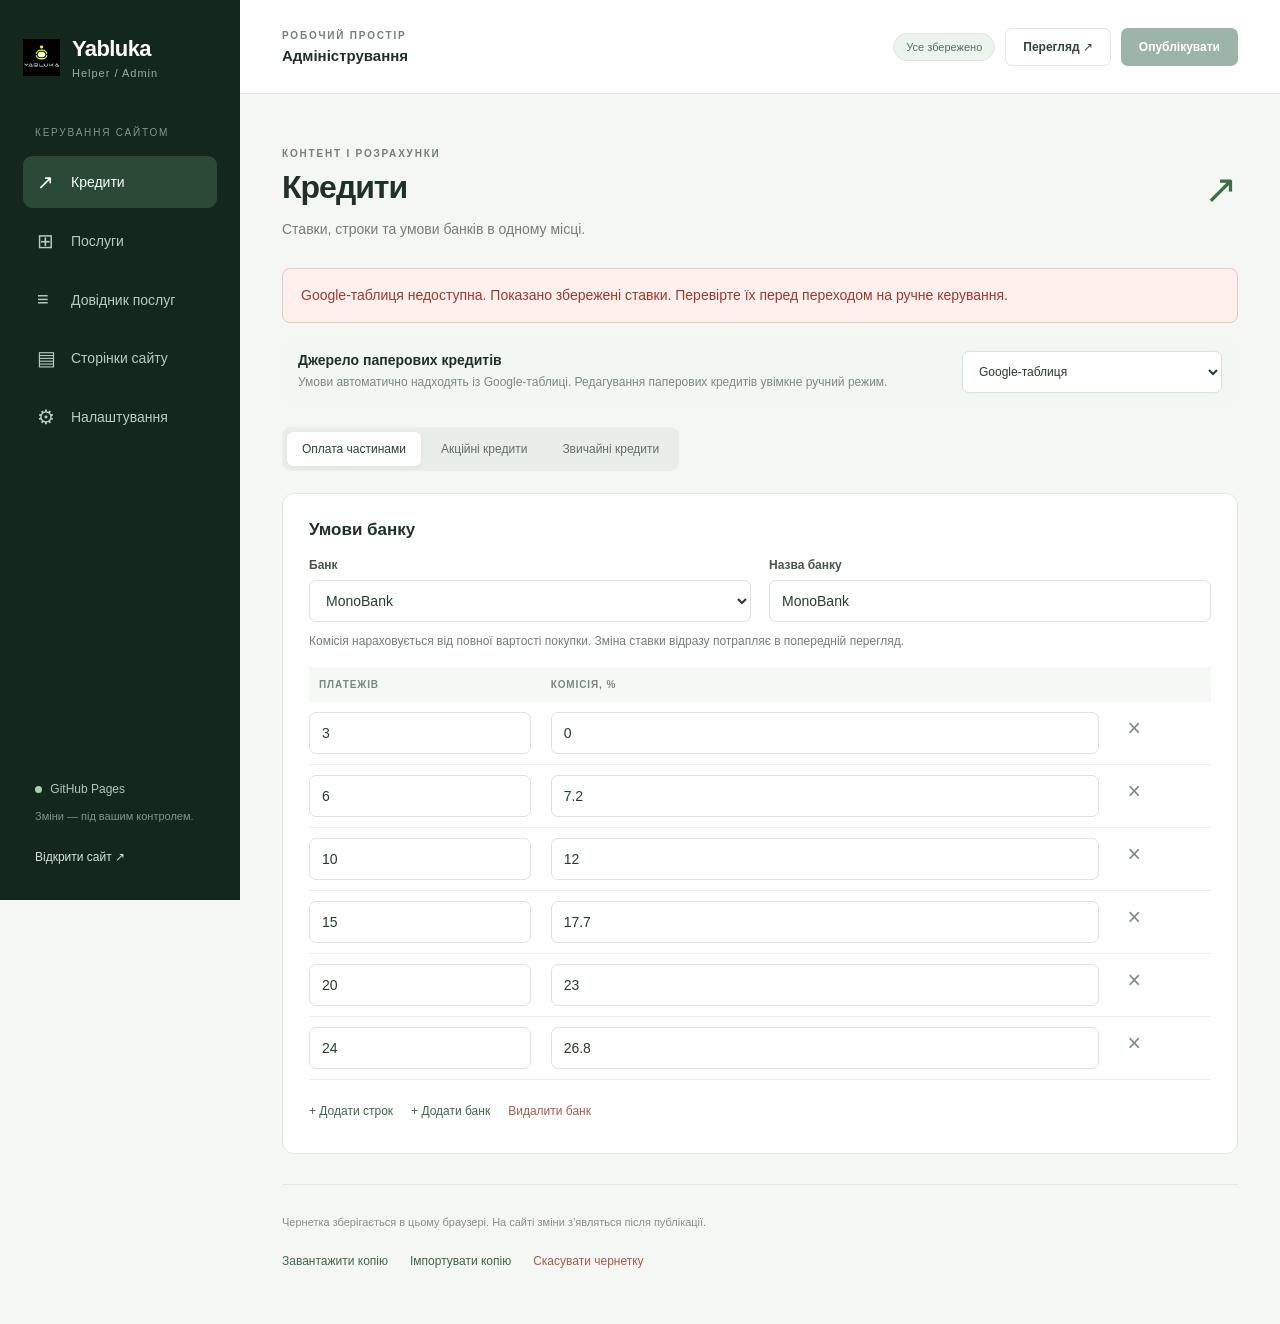
==== admin.html @ 37ad4b01 "Add admin panel and service installment and credit choices" ====
<!doctype html>
<html lang="uk">
<head>
 <meta charset="utf-8"><meta name="viewport" content="width=device-width,initial-scale=1">
 <meta name="robots" content="noindex,nofollow"><meta name="referrer" content="no-referrer">
 <meta http-equiv="Content-Security-Policy" content="default-src 'self'; script-src 'self'; style-src 'self' 'unsafe-inline'; img-src 'self' data:; connect-src 'self' https://api.github.com https://docs.google.com; frame-src 'self'; object-src 'none'; base-uri 'none'; form-action 'none'">
 <title>Адміністрування — Yabluka Helper</title><link rel="stylesheet" href="admin.css">
</head>
<body>
 <aside class="admin-sidebar">
  <a class="admin-brand" href="index.html"><img src="yabluka-logo.png" alt=""><span>Yabluka<strong>Helper / Admin</strong></span></a>
  <p class="nav-caption">КЕРУВАННЯ САЙТОМ</p>
  <nav aria-label="Адмінпанель">
   <button data-section="credits" class="active"><span>↗</span>Кредити</button>
   <button data-section="services"><span>⊞</span>Послуги</button>
   <button data-section="catalog"><span>≡</span>Довідник послуг</button>
   <button data-section="pages"><span>▤</span>Сторінки сайту</button>
   <button data-section="settings"><span>⚙</span>Налаштування</button>
  </nav>
  <div class="sidebar-bottom"><span class="dot"></span> GitHub Pages<p>Зміни — під вашим контролем.</p><a href="index.html" target="_blank" rel="noopener">Відкрити сайт ↗</a></div>
 </aside>
 <div class="admin-shell">
  <header class="admin-header"><div><span class="eyebrow">РОБОЧИЙ ПРОСТІР</span><span class="header-title">Адміністрування</span></div><div class="header-actions"><span id="draft-state" class="badge">Завантаження…</span><button id="preview-open" class="button secondary" disabled>Перегляд ↗</button><button id="publish-open" class="button primary" disabled>Опублікувати</button></div></header>
  <main>
   <div class="page-heading"><div><p class="eyebrow" id="section-eyebrow">КОНТЕНТ І РОЗРАХУНКИ</p><h1 id="section-title">Кредити</h1><p id="section-description">Ставки, строки та умови банків в одному місці.</p></div><span class="heading-mark" aria-hidden="true">↗</span></div>
   <p id="status" role="status" aria-live="polite" class="notice" hidden></p>
   <div id="editor" aria-busy="true"><div class="card">Завантажуємо конфігурацію…</div></div>
   <footer class="editor-footer"><p>Чернетка зберігається в цьому браузері. На сайті зміни з’являться після публікації.</p><div><button id="export" class="text-button" disabled>Завантажити копію</button><label class="text-button file-label">Імпортувати копію<input id="import" type="file" accept="application/json,.json" hidden></label><button id="discard" class="text-button danger" disabled>Скасувати чернетку</button></div></footer>
  </main>
 </div>
 <dialog id="publish-dialog"><form id="publish-form"><div class="dialog-heading"><h2>Опублікувати зміни</h2><button type="button" data-close="publish-dialog" class="icon-button" aria-label="Закрити">×</button></div><p>Зміни буде збережено в GitHub. Після завершення публікації їх побачать усі відвідувачі.</p><div class="repository">sidorukvlad50022-byte / payment-desk <span>main</span></div><label for="github-token">Токен доступу GitHub</label><input id="github-token" type="password" autocomplete="off" spellcheck="false" required placeholder="github_pat_…"><p class="help">Токен використовується тільки для цього сеансу й не записується у файли або сховище браузера.</p><details><summary>Як отримати токен?</summary><ol><li><a href="https://github.com/settings/personal-access-tokens/new?name=Yabluka%20Helper%20Admin&amp;target_name=sidorukvlad50022-byte&amp;contents=write&amp;expires_in=30" target="_blank" rel="noopener noreferrer">Відкрийте створення токена GitHub ↗</a></li><li>У Repository access виберіть Only select repositories → payment-desk.</li><li>У Repository permissions надайте Contents → Read and write.</li><li>Згенеруйте токен і вставте його в поле вище.</li></ol></details><label for="commit-message">Опис змін</label><input id="commit-message" maxlength="200" value="Оновити ставки та вміст сайту"><p id="publish-status" role="status" aria-live="polite"></p><div class="dialog-actions"><button type="button" data-close="publish-dialog" class="button secondary">Скасувати</button><button id="publish-submit" class="button primary" type="submit">Опублікувати для всіх</button></div></form></dialog>
 <dialog id="preview-dialog" class="preview-dialog"><div class="dialog-heading"><h2>Попередній перегляд чернетки</h2><button type="button" data-close="preview-dialog" class="icon-button" aria-label="Закрити">×</button></div><p class="help">Ці зміни ще не опубліковані.</p><iframe id="preview-frame" title="Попередній перегляд сайту"></iframe></dialog>
 <script src="bot-data.js"></script><script src="credit-source.js"></script><script src="cms-core.js"></script><script src="admin.js"></script>
</body></html>
---- admin.css ----
:root{font-family:Inter,-apple-system,BlinkMacSystemFont,"Segoe UI",sans-serif;color:#203129;background:#f5f7f5;font-size:14px;--green:#285c40;--muted:#738078;--line:#e1e7e2}*{box-sizing:border-box}body{margin:0}button,input,select,textarea{font:inherit}button,a,input,select,textarea,summary{outline-offset:4px}button{cursor:pointer}button:disabled{opacity:.45;cursor:default}a{color:var(--green)}[hidden]{display:none!important}.admin-sidebar{position:fixed;inset:0 auto 0 0;width:240px;background:#13271d;color:#dce6df;padding:36px 23px;display:flex;flex-direction:column}.admin-brand{display:flex;gap:12px;align-items:center;text-decoration:none;color:#fff;font-size:22px;font-weight:650;letter-spacing:-.6px}.admin-brand img{width:37px;height:43px;object-fit:contain}.admin-brand strong{display:block;font-size:11px;letter-spacing:1px;color:#9cad9f;margin-top:5px;font-weight:450}.nav-caption{font-size:10px;letter-spacing:1.8px;color:#82988a;margin:48px 12px 18px}.admin-sidebar nav{display:grid;gap:7px}.admin-sidebar nav button{display:flex;align-items:center;gap:13px;padding:14px;border:0;border-radius:9px;text-align:left;color:#bacbbe;background:transparent}.admin-sidebar nav button span{font-size:20px;width:21px}.admin-sidebar nav button.active{color:#fff;background:#2b4937}.admin-sidebar nav button:hover{background:#233d2e}.sidebar-bottom{margin-top:auto;font-size:12px;color:#b5c6b9;padding:20px 12px 0}.sidebar-bottom p{font-size:11px;color:#7e9686;line-height:1.7}.sidebar-bottom a{display:inline-block;margin-top:13px;color:#d5e1d7;text-decoration:none}.dot{display:inline-block;background:#a1d6ae;border-radius:50%;width:7px;height:7px;margin-right:5px}.admin-shell{margin-left:240px}.admin-header{min-height:94px;border-bottom:1px solid var(--line);background:#fff;display:flex;align-items:center;justify-content:space-between;gap:20px;padding:22px 42px}.eyebrow{font-size:10px;letter-spacing:1.8px;font-weight:600;color:var(--muted);display:block}.header-title{display:block;font-size:15px;font-weight:600;margin-top:6px}.header-actions{display:flex;gap:10px;align-items:center}.button{padding:11px 17px;border-radius:7px;border:1px solid transparent;font-weight:550;font-size:12px}.primary{background:var(--green);color:white}.primary:hover{background:#204d34}.secondary{background:white;border-color:var(--line);color:#304638}.badge{font-size:11px;color:#587361;background:#edf4ee;border:1px solid #ddeade;border-radius:20px;padding:7px 12px;white-space:nowrap}main{max-width:1350px;margin:auto;padding:44px 42px}.page-heading{display:flex;align-items:center;justify-content:space-between;margin-bottom:28px}.page-heading h1{font-size:32px;letter-spacing:-1px;margin:10px 0 12px;font-weight:600}.page-heading p:not(.eyebrow){color:var(--muted);line-height:1.6;margin:0}.heading-mark{font-size:40px;font-weight:200;color:#406c4b}.card{padding:26px;background:#fff;border:1px solid var(--line);border-radius:12px;margin-bottom:18px;min-width:0}.card h2{font-size:17px;font-weight:600;margin:0 0 18px}.card h3{font-size:14px;margin:0 0 14px}.card-heading{display:flex;align-items:center;justify-content:space-between;gap:12px;margin-bottom:20px}.card-heading h2{margin:0}.help{font-size:12px;color:var(--muted);line-height:1.7;margin:9px 0 16px}.notice{padding:15px 18px;background:#edf4ee;border:1px solid #cce0d0;border-radius:8px;color:#36533e;line-height:1.6}.notice.error{background:#fff0ed;border-color:#ebc9c2;color:#9b3b2d}.tabs{display:flex;gap:5px;background:#e9eeea;padding:5px;border-radius:9px;margin-bottom:22px;width:fit-content;max-width:100%;flex-wrap:wrap}.tabs button{border:0;background:none;color:#637168;padding:10px 15px;border-radius:6px;font-size:12px}.tabs button.selected{background:white;color:#284932;box-shadow:0 1px 4px #142c1910}.fields{display:grid;grid-template-columns:repeat(2,minmax(0,1fr));gap:18px}.fields.three{grid-template-columns:repeat(3,minmax(0,1fr))}.field{min-width:0}label{font-size:12px;font-weight:550;display:block;margin-bottom:8px;color:#46594c}input,select,textarea{width:100%;border:1px solid #dbe3dd;background:#fff;border-radius:7px;color:#263d2e;padding:11px 12px;min-height:42px}input:focus,select:focus,textarea:focus{border-color:#6a9975;outline:2px solid #e3eee5}textarea{resize:vertical;line-height:1.7;min-height:106px}input[type=checkbox]{width:auto;min-height:auto}.full{grid-column:1/-1}.table-scroll{overflow-x:auto}table{width:100%;border-collapse:collapse;text-align:left}th{color:#7c887e;font-size:10px;text-transform:uppercase;letter-spacing:.9px;font-weight:550;padding:12px 10px;background:#f6f8f6}td{padding:10px;border-bottom:1px solid #edf0ed;vertical-align:top}td input,td select{min-width:80px}td:first-child{padding-left:0}td:last-child{padding-right:0}.icon-button{border:0;background:none;color:#7d8b80;font-size:23px;padding:3px 8px;border-radius:5px}.icon-button:hover{background:#f5e9e6;color:#a34938}.text-button{border:0;background:transparent;color:#3d684a;padding:9px 0;font-size:12px;text-align:left}.danger{color:#a95a48}.inline-actions{display:flex;align-items:center;gap:18px;flex-wrap:wrap;margin-top:15px}.split{display:grid;grid-template-columns:265px minmax(0,1fr);gap:20px}.list{max-height:650px;overflow:auto;display:grid;gap:5px;align-content:start}.list button{border:0;background:none;text-align:left;border-radius:6px;padding:11px 12px;font-size:12px;color:#566a5b;overflow-wrap:anywhere;line-height:1.5}.list button.selected{background:#eaf2eb;color:#2c5438;font-weight:600}.list button:hover{background:#f2f5f2}.list small{display:block;color:#8b968c;font-weight:400;margin-top:3px}.section-block{padding:17px;background:#f7f9f7;border:1px solid #e5eae5;border-radius:8px;margin-bottom:12px}.section-block .fields{gap:12px}.editor-footer{border-top:1px solid var(--line);margin-top:30px;padding-top:18px;color:#869187;font-size:11px;line-height:1.6}.editor-footer>div{display:flex;gap:22px;flex-wrap:wrap}.file-label{display:inline-block;font-weight:400;cursor:pointer;margin:0}.status-source{background:#f3f7f3;border-radius:8px;padding:14px 16px;margin-bottom:20px;display:flex;align-items:center;gap:16px;justify-content:space-between}.status-source p{margin:5px 0 0;color:#7d8b7e;font-size:12px;line-height:1.6}.status-source select{max-width:260px;font-size:12px}dialog{border:1px solid var(--line);border-radius:15px;padding:30px;max-width:550px;width:calc(100% - 32px);box-shadow:0 30px 100px #07180c30;color:#284230}dialog::backdrop{background:#10241870;backdrop-filter:blur(3px)}.dialog-heading{display:flex;align-items:center;justify-content:space-between;gap:15px;margin-bottom:18px}.dialog-heading h2{font-size:21px;margin:0;letter-spacing:-.6px}dialog p,dialog li{font-size:13px;line-height:1.7;color:#708073}dialog label{margin-top:20px}.repository{padding:13px;background:#f3f6f3;border-radius:7px;font-size:11px;overflow-wrap:anywhere}.repository span{float:right;font-family:monospace}details{margin:18px 0;font-size:12px}summary{cursor:pointer;color:#416c4c}details ol{padding-left:20px}.dialog-actions{display:flex;justify-content:flex-end;gap:9px;margin-top:24px}.preview-dialog{max-width:1400px;width:94vw;height:90vh;display:none;flex-direction:column}.preview-dialog[open]{display:flex}.preview-dialog iframe{width:100%;flex:1;min-height:0;border:1px solid var(--line);border-radius:8px;background:white}.preview-dialog .help{margin-top:0}.empty-state{padding:25px;text-align:center;color:#809084}.check-field{display:flex;align-items:center;gap:8px;margin:9px 0}.metric-row{display:flex;gap:12px;margin-bottom:20px}.metric{padding:16px 20px;background:#f0f5f0;border:1px solid #e1e9e1;border-radius:9px;flex:1}.metric strong{font-size:23px;display:block;font-weight:550}.metric span{font-size:11px;color:#7e8e81}.loading{opacity:.6;pointer-events:none}@media(max-width:1100px){.admin-sidebar{width:210px;padding:28px 16px}.admin-shell{margin-left:210px}.admin-header{padding:20px 25px}main{padding:30px 25px}.split{grid-template-columns:210px minmax(0,1fr)}.fields.three{grid-template-columns:repeat(2,minmax(0,1fr))}.header-actions{flex-wrap:wrap;justify-content:flex-end}.header-actions .badge{display:none}}@media(max-width:760px){.admin-sidebar{position:static;width:auto;padding:18px}.admin-brand{font-size:18px}.admin-brand img{height:31px;width:27px}.nav-caption,.sidebar-bottom{display:none}.admin-sidebar nav{display:flex;overflow:auto;margin-top:18px;gap:4px}.admin-sidebar nav button{white-space:nowrap;font-size:11px;padding:10px}.admin-sidebar nav button span{display:none}.admin-shell{margin:0}.admin-header{padding:16px 18px;gap:12px}.header-title{font-size:12px}.admin-header .eyebrow{font-size:8px}.button{padding:10px 12px;font-size:11px}main{padding:27px 16px}.page-heading h1{font-size:27px}.heading-mark{display:none}.card{padding:18px}.fields,.fields.three{grid-template-columns:1fr}.split{grid-template-columns:1fr}.list{max-height:220px}.status-source{align-items:flex-start;flex-direction:column}.status-source select{max-width:none}.tabs button{padding:9px 10px;font-size:11px}.editor-footer>div{gap:14px}.metric-row{flex-wrap:wrap}.metric{min-width:100px}.preview-dialog{padding:15px}.dialog-heading h2{font-size:17px}}

.field{margin-bottom:14px}.fields>.field{margin-bottom:0}
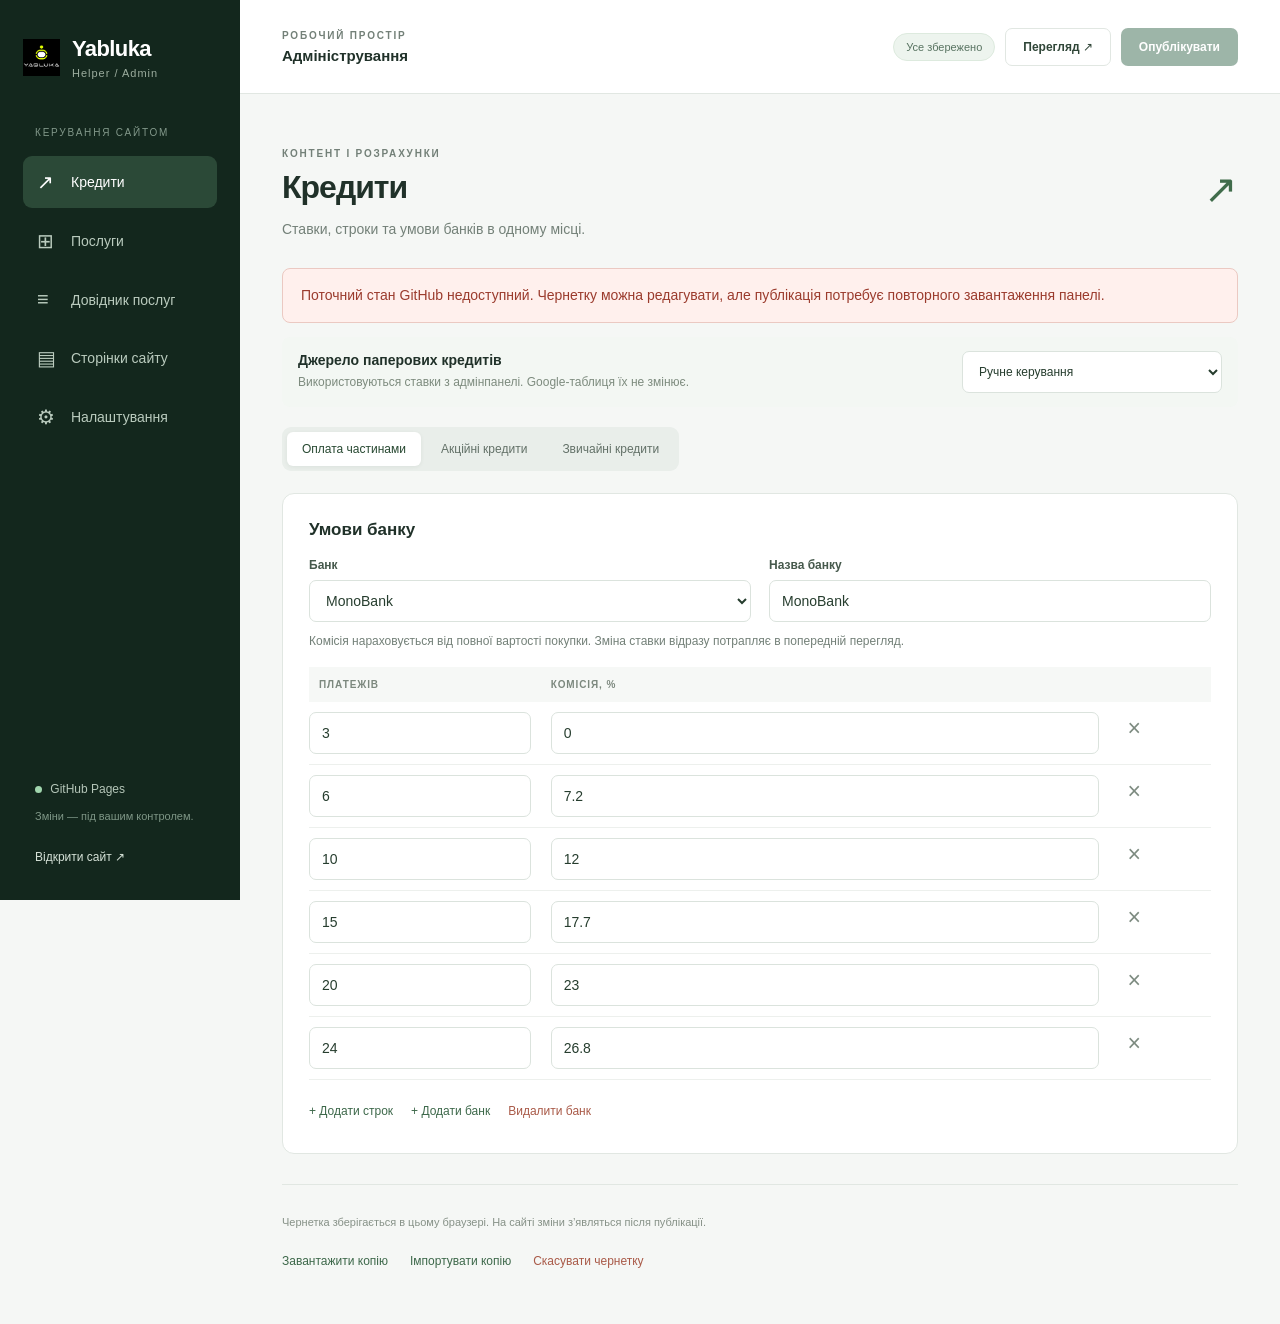
==== commit 789a5feb: "Allow opt-in browser storage of admin token with forget control" ====
--- a/admin.html
+++ b/admin.html
@@ -4,7 +4,7 @@
  <meta charset="utf-8"><meta name="viewport" content="width=device-width,initial-scale=1">
  <meta name="robots" content="noindex,nofollow"><meta name="referrer" content="no-referrer">
  <meta http-equiv="Content-Security-Policy" content="default-src 'self'; script-src 'self'; style-src 'self' 'unsafe-inline'; img-src 'self' data:; connect-src 'self' https://api.github.com https://docs.google.com; frame-src 'self'; object-src 'none'; base-uri 'none'; form-action 'none'">
- <title>Адміністрування — Yabluka Helper</title><link rel="stylesheet" href="admin.css">
+ <title>Адміністрування — Yabluka Helper</title><link rel="stylesheet" href="admin.css?v=20261030-remember-token1">
 </head>
 <body>
  <aside class="admin-sidebar">
@@ -28,7 +28,7 @@
    <footer class="editor-footer"><p>Чернетка зберігається в цьому браузері. На сайті зміни з’являться після публікації.</p><div><button id="export" class="text-button" disabled>Завантажити копію</button><label class="text-button file-label">Імпортувати копію<input id="import" type="file" accept="application/json,.json" hidden></label><button id="discard" class="text-button danger" disabled>Скасувати чернетку</button></div></footer>
   </main>
  </div>
- <dialog id="publish-dialog"><form id="publish-form"><div class="dialog-heading"><h2>Опублікувати зміни</h2><button type="button" data-close="publish-dialog" class="icon-button" aria-label="Закрити">×</button></div><p>Зміни буде збережено в GitHub. Після завершення публікації їх побачать усі відвідувачі.</p><div class="repository">sidorukvlad50022-byte / payment-desk <span>main</span></div><label for="github-token">Токен доступу GitHub</label><input id="github-token" type="password" autocomplete="off" spellcheck="false" required placeholder="github_pat_…"><p class="help">Токен використовується тільки для цього сеансу й не записується у файли або сховище браузера.</p><details><summary>Як отримати токен?</summary><ol><li><a href="https://github.com/settings/personal-access-tokens/new?name=Yabluka%20Helper%20Admin&amp;target_name=sidorukvlad50022-byte&amp;contents=write&amp;expires_in=30" target="_blank" rel="noopener noreferrer">Відкрийте створення токена GitHub ↗</a></li><li>У Repository access виберіть Only select repositories → payment-desk.</li><li>У Repository permissions надайте Contents → Read and write.</li><li>Згенеруйте токен і вставте його в поле вище.</li></ol></details><label for="commit-message">Опис змін</label><input id="commit-message" maxlength="200" value="Оновити ставки та вміст сайту"><p id="publish-status" role="status" aria-live="polite"></p><div class="dialog-actions"><button type="button" data-close="publish-dialog" class="button secondary">Скасувати</button><button id="publish-submit" class="button primary" type="submit">Опублікувати для всіх</button></div></form></dialog>
+ <dialog id="publish-dialog"><form id="publish-form"><div class="dialog-heading"><h2>Опублікувати зміни</h2><button type="button" data-close="publish-dialog" class="icon-button" aria-label="Закрити">×</button></div><p>Зміни буде збережено в GitHub. Після завершення публікації їх побачать усі відвідувачі.</p><div class="repository">sidorukvlad50022-byte / payment-desk <span>main</span></div><label for="github-token">Токен доступу GitHub</label><input id="github-token" type="password" autocomplete="off" spellcheck="false" required placeholder="github_pat_…"><div class="token-preferences"><label class="token-remember"><input id="remember-token" type="checkbox"> Запам’ятати токен у цьому браузері</label><button id="forget-token" type="button" class="text-button" hidden>Видалити збережений токен</button></div><p class="help">Зберігайте токен лише на власному комп’ютері. Він зберігається у браузері без шифрування й дає право змінювати сайт. У файли сайту та GitHub токен не записується.</p><details><summary>Як отримати токен?</summary><ol><li><a href="https://github.com/settings/personal-access-tokens/new?name=Yabluka%20Helper%20Admin&amp;target_name=sidorukvlad50022-byte&amp;contents=write&amp;expires_in=30" target="_blank" rel="noopener noreferrer">Відкрийте створення токена GitHub ↗</a></li><li>У Repository access виберіть Only select repositories → payment-desk.</li><li>У Repository permissions надайте Contents → Read and write.</li><li>Згенеруйте токен і вставте його в поле вище.</li></ol></details><label for="commit-message">Опис змін</label><input id="commit-message" maxlength="200" value="Оновити ставки та вміст сайту"><p id="publish-status" role="status" aria-live="polite"></p><div class="dialog-actions"><button type="button" data-close="publish-dialog" class="button secondary">Скасувати</button><button id="publish-submit" class="button primary" type="submit">Опублікувати для всіх</button></div></form></dialog>
  <dialog id="preview-dialog" class="preview-dialog"><div class="dialog-heading"><h2>Попередній перегляд чернетки</h2><button type="button" data-close="preview-dialog" class="icon-button" aria-label="Закрити">×</button></div><p class="help">Ці зміни ще не опубліковані.</p><iframe id="preview-frame" title="Попередній перегляд сайту"></iframe></dialog>
- <script src="bot-data.js"></script><script src="credit-source.js"></script><script src="cms-core.js"></script><script src="admin.js"></script>
+ <script src="bot-data.js"></script><script src="credit-source.js?v=20261030-limit1"></script><script src="cms-core.js?v=20261030-remember-token1"></script><script src="admin.js?v=20261030-remember-token1"></script>
 </body></html>
--- a/admin.css
+++ b/admin.css
@@ -1,3 +1,13 @@
 :root{font-family:Inter,-apple-system,BlinkMacSystemFont,"Segoe UI",sans-serif;color:#203129;background:#f5f7f5;font-size:14px;--green:#285c40;--muted:#738078;--line:#e1e7e2}*{box-sizing:border-box}body{margin:0}button,input,select,textarea{font:inherit}button,a,input,select,textarea,summary{outline-offset:4px}button{cursor:pointer}button:disabled{opacity:.45;cursor:default}a{color:var(--green)}[hidden]{display:none!important}.admin-sidebar{position:fixed;inset:0 auto 0 0;width:240px;background:#13271d;color:#dce6df;padding:36px 23px;display:flex;flex-direction:column}.admin-brand{display:flex;gap:12px;align-items:center;text-decoration:none;color:#fff;font-size:22px;font-weight:650;letter-spacing:-.6px}.admin-brand img{width:37px;height:43px;object-fit:contain}.admin-brand strong{display:block;font-size:11px;letter-spacing:1px;color:#9cad9f;margin-top:5px;font-weight:450}.nav-caption{font-size:10px;letter-spacing:1.8px;color:#82988a;margin:48px 12px 18px}.admin-sidebar nav{display:grid;gap:7px}.admin-sidebar nav button{display:flex;align-items:center;gap:13px;padding:14px;border:0;border-radius:9px;text-align:left;color:#bacbbe;background:transparent}.admin-sidebar nav button span{font-size:20px;width:21px}.admin-sidebar nav button.active{color:#fff;background:#2b4937}.admin-sidebar nav button:hover{background:#233d2e}.sidebar-bottom{margin-top:auto;font-size:12px;color:#b5c6b9;padding:20px 12px 0}.sidebar-bottom p{font-size:11px;color:#7e9686;line-height:1.7}.sidebar-bottom a{display:inline-block;margin-top:13px;color:#d5e1d7;text-decoration:none}.dot{display:inline-block;background:#a1d6ae;border-radius:50%;width:7px;height:7px;margin-right:5px}.admin-shell{margin-left:240px}.admin-header{min-height:94px;border-bottom:1px solid var(--line);background:#fff;display:flex;align-items:center;justify-content:space-between;gap:20px;padding:22px 42px}.eyebrow{font-size:10px;letter-spacing:1.8px;font-weight:600;color:var(--muted);display:block}.header-title{display:block;font-size:15px;font-weight:600;margin-top:6px}.header-actions{display:flex;gap:10px;align-items:center}.button{padding:11px 17px;border-radius:7px;border:1px solid transparent;font-weight:550;font-size:12px}.primary{background:var(--green);color:white}.primary:hover{background:#204d34}.secondary{background:white;border-color:var(--line);color:#304638}.badge{font-size:11px;color:#587361;background:#edf4ee;border:1px solid #ddeade;border-radius:20px;padding:7px 12px;white-space:nowrap}main{max-width:1350px;margin:auto;padding:44px 42px}.page-heading{display:flex;align-items:center;justify-content:space-between;margin-bottom:28px}.page-heading h1{font-size:32px;letter-spacing:-1px;margin:10px 0 12px;font-weight:600}.page-heading p:not(.eyebrow){color:var(--muted);line-height:1.6;margin:0}.heading-mark{font-size:40px;font-weight:200;color:#406c4b}.card{padding:26px;background:#fff;border:1px solid var(--line);border-radius:12px;margin-bottom:18px;min-width:0}.card h2{font-size:17px;font-weight:600;margin:0 0 18px}.card h3{font-size:14px;margin:0 0 14px}.card-heading{display:flex;align-items:center;justify-content:space-between;gap:12px;margin-bottom:20px}.card-heading h2{margin:0}.help{font-size:12px;color:var(--muted);line-height:1.7;margin:9px 0 16px}.notice{padding:15px 18px;background:#edf4ee;border:1px solid #cce0d0;border-radius:8px;color:#36533e;line-height:1.6}.notice.error{background:#fff0ed;border-color:#ebc9c2;color:#9b3b2d}.tabs{display:flex;gap:5px;background:#e9eeea;padding:5px;border-radius:9px;margin-bottom:22px;width:fit-content;max-width:100%;flex-wrap:wrap}.tabs button{border:0;background:none;color:#637168;padding:10px 15px;border-radius:6px;font-size:12px}.tabs button.selected{background:white;color:#284932;box-shadow:0 1px 4px #142c1910}.fields{display:grid;grid-template-columns:repeat(2,minmax(0,1fr));gap:18px}.fields.three{grid-template-columns:repeat(3,minmax(0,1fr))}.field{min-width:0}label{font-size:12px;font-weight:550;display:block;margin-bottom:8px;color:#46594c}input,select,textarea{width:100%;border:1px solid #dbe3dd;background:#fff;border-radius:7px;color:#263d2e;padding:11px 12px;min-height:42px}input:focus,select:focus,textarea:focus{border-color:#6a9975;outline:2px solid #e3eee5}textarea{resize:vertical;line-height:1.7;min-height:106px}input[type=checkbox]{width:auto;min-height:auto}.full{grid-column:1/-1}.table-scroll{overflow-x:auto}table{width:100%;border-collapse:collapse;text-align:left}th{color:#7c887e;font-size:10px;text-transform:uppercase;letter-spacing:.9px;font-weight:550;padding:12px 10px;background:#f6f8f6}td{padding:10px;border-bottom:1px solid #edf0ed;vertical-align:top}td input,td select{min-width:80px}td:first-child{padding-left:0}td:last-child{padding-right:0}.icon-button{border:0;background:none;color:#7d8b80;font-size:23px;padding:3px 8px;border-radius:5px}.icon-button:hover{background:#f5e9e6;color:#a34938}.text-button{border:0;background:transparent;color:#3d684a;padding:9px 0;font-size:12px;text-align:left}.danger{color:#a95a48}.inline-actions{display:flex;align-items:center;gap:18px;flex-wrap:wrap;margin-top:15px}.split{display:grid;grid-template-columns:265px minmax(0,1fr);gap:20px}.list{max-height:650px;overflow:auto;display:grid;gap:5px;align-content:start}.list button{border:0;background:none;text-align:left;border-radius:6px;padding:11px 12px;font-size:12px;color:#566a5b;overflow-wrap:anywhere;line-height:1.5}.list button.selected{background:#eaf2eb;color:#2c5438;font-weight:600}.list button:hover{background:#f2f5f2}.list small{display:block;color:#8b968c;font-weight:400;margin-top:3px}.section-block{padding:17px;background:#f7f9f7;border:1px solid #e5eae5;border-radius:8px;margin-bottom:12px}.section-block .fields{gap:12px}.editor-footer{border-top:1px solid var(--line);margin-top:30px;padding-top:18px;color:#869187;font-size:11px;line-height:1.6}.editor-footer>div{display:flex;gap:22px;flex-wrap:wrap}.file-label{display:inline-block;font-weight:400;cursor:pointer;margin:0}.status-source{background:#f3f7f3;border-radius:8px;padding:14px 16px;margin-bottom:20px;display:flex;align-items:center;gap:16px;justify-content:space-between}.status-source p{margin:5px 0 0;color:#7d8b7e;font-size:12px;line-height:1.6}.status-source select{max-width:260px;font-size:12px}dialog{border:1px solid var(--line);border-radius:15px;padding:30px;max-width:550px;width:calc(100% - 32px);box-shadow:0 30px 100px #07180c30;color:#284230}dialog::backdrop{background:#10241870;backdrop-filter:blur(3px)}.dialog-heading{display:flex;align-items:center;justify-content:space-between;gap:15px;margin-bottom:18px}.dialog-heading h2{font-size:21px;margin:0;letter-spacing:-.6px}dialog p,dialog li{font-size:13px;line-height:1.7;color:#708073}dialog label{margin-top:20px}.repository{padding:13px;background:#f3f6f3;border-radius:7px;font-size:11px;overflow-wrap:anywhere}.repository span{float:right;font-family:monospace}details{margin:18px 0;font-size:12px}summary{cursor:pointer;color:#416c4c}details ol{padding-left:20px}.dialog-actions{display:flex;justify-content:flex-end;gap:9px;margin-top:24px}.preview-dialog{max-width:1400px;width:94vw;height:90vh;display:none;flex-direction:column}.preview-dialog[open]{display:flex}.preview-dialog iframe{width:100%;flex:1;min-height:0;border:1px solid var(--line);border-radius:8px;background:white}.preview-dialog .help{margin-top:0}.empty-state{padding:25px;text-align:center;color:#809084}.check-field{display:flex;align-items:center;gap:8px;margin:9px 0}.metric-row{display:flex;gap:12px;margin-bottom:20px}.metric{padding:16px 20px;background:#f0f5f0;border:1px solid #e1e9e1;border-radius:9px;flex:1}.metric strong{font-size:23px;display:block;font-weight:550}.metric span{font-size:11px;color:#7e8e81}.loading{opacity:.6;pointer-events:none}@media(max-width:1100px){.admin-sidebar{width:210px;padding:28px 16px}.admin-shell{margin-left:210px}.admin-header{padding:20px 25px}main{padding:30px 25px}.split{grid-template-columns:210px minmax(0,1fr)}.fields.three{grid-template-columns:repeat(2,minmax(0,1fr))}.header-actions{flex-wrap:wrap;justify-content:flex-end}.header-actions .badge{display:none}}@media(max-width:760px){.admin-sidebar{position:static;width:auto;padding:18px}.admin-brand{font-size:18px}.admin-brand img{height:31px;width:27px}.nav-caption,.sidebar-bottom{display:none}.admin-sidebar nav{display:flex;overflow:auto;margin-top:18px;gap:4px}.admin-sidebar nav button{white-space:nowrap;font-size:11px;padding:10px}.admin-sidebar nav button span{display:none}.admin-shell{margin:0}.admin-header{padding:16px 18px;gap:12px}.header-title{font-size:12px}.admin-header .eyebrow{font-size:8px}.button{padding:10px 12px;font-size:11px}main{padding:27px 16px}.page-heading h1{font-size:27px}.heading-mark{display:none}.card{padding:18px}.fields,.fields.three{grid-template-columns:1fr}.split{grid-template-columns:1fr}.list{max-height:220px}.status-source{align-items:flex-start;flex-direction:column}.status-source select{max-width:none}.tabs button{padding:9px 10px;font-size:11px}.editor-footer>div{gap:14px}.metric-row{flex-wrap:wrap}.metric{min-width:100px}.preview-dialog{padding:15px}.dialog-heading h2{font-size:17px}}
 
 .field{margin-bottom:14px}.fields>.field{margin-bottom:0}
+
+.promo-access-editor{margin:20px 0;padding:18px;border:1px solid #dce6d9;border-radius:10px;background:#f7faf5}
+.promo-access-editor h3{margin:0 0 10px}.promo-access-list{display:grid;grid-template-columns:repeat(2,minmax(0,1fr));gap:8px;margin-top:14px}
+.promo-access-item{display:flex;gap:10px;align-items:flex-start;padding:12px;background:#fff;border:1px solid #e0e8dd;border-radius:7px;margin:0;cursor:pointer;overflow-wrap:anywhere}
+.promo-access-item input{margin-top:2px;flex-shrink:0}.promo-access-item small{display:block;margin-top:4px;color:#85917f;font-size:10px;font-weight:400}.promo-access-item:has(input:disabled){opacity:.65}
+@media(max-width:760px){.promo-access-list{grid-template-columns:1fr}}
+
+.promo-condition-group{padding-top:16px;margin-top:16px;border-top:1px solid #d8e2d5}.promo-condition-group h4{font-size:16px;margin:0 0 12px;color:#285c40}
+
+.token-preferences{display:flex;flex-wrap:wrap;align-items:center;gap:12px;margin:12px 0}.token-remember{display:flex;align-items:center;gap:9px;margin:0;cursor:pointer}.token-remember input{width:auto;margin:0;flex-shrink:0}
